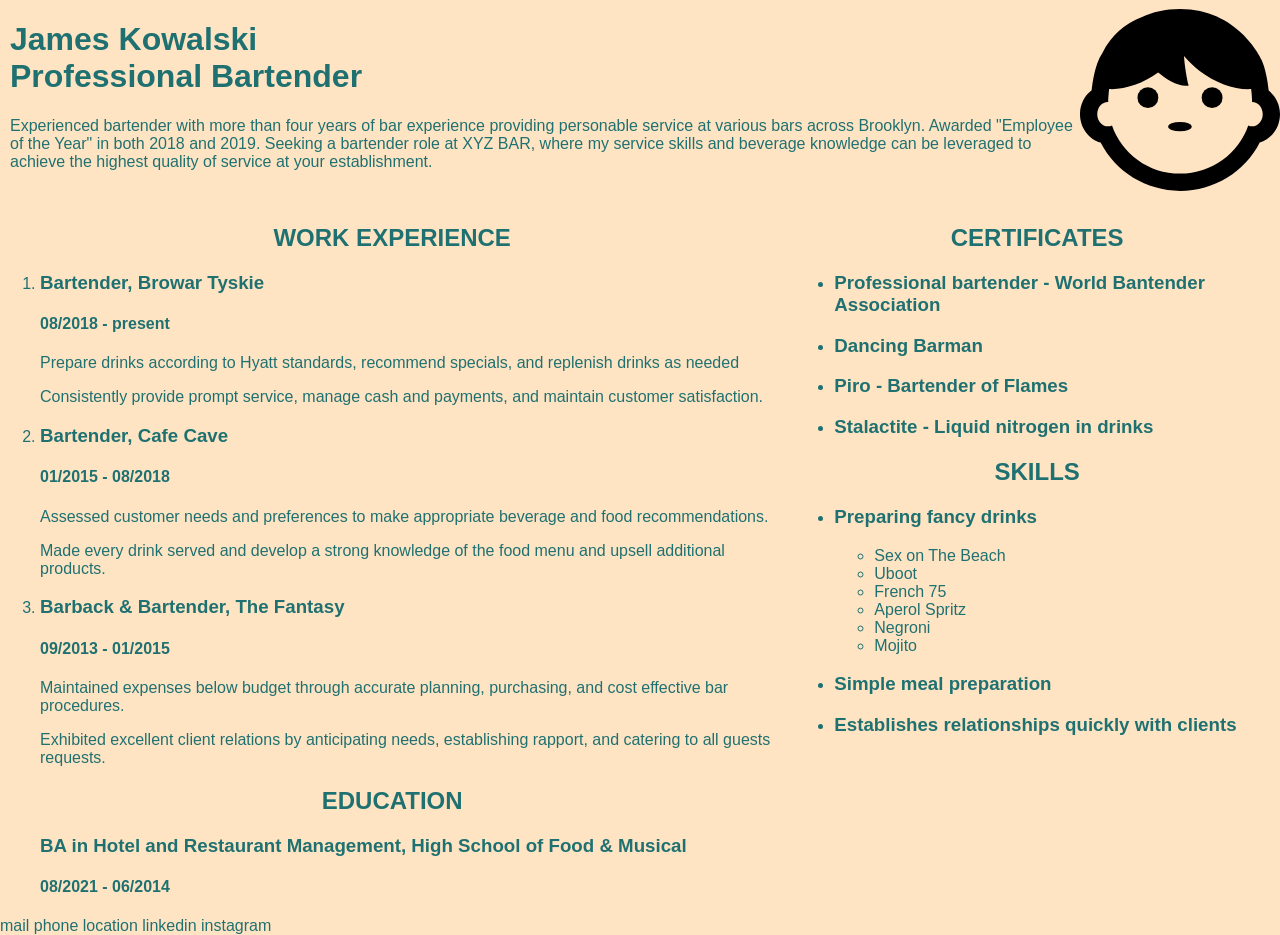
==== index.html @ d706c2c2 "add files in draft stage" ====
<!DOCTYPE html>
<html lang="en">
  <head>
    <meta name="viewport" content="width=device-width, initial-scale=1">
    <meta charset="UTF-8">
    <title>CV</title>
    <link rel="stylesheet" href="styles.css">
  </head>
  <body>
    <div class="personal">
      <header>
        <div class="wrapper">
          <div class="name">
            <h1> James Kowalski
              <br> Professional Bartender 
            </h1>
          </div>
          <div class="header-section">
            <div class="info">
              Experienced bartender with more than four years of bar experience 
              providing personable service at various bars across Brooklyn. 
              Awarded "Employee of the Year" in both 2018 and 2019. 
              Seeking a bartender role at XYZ BAR, where my service skills 
              and beverage knowledge can be leveraged to achieve the highest 
              quality of service at your establishment.
            </div>
          </div>
        </div>
      </header>
      <section class="photo-section">
        <img class="photo" src="face_picture.svg">
      </section>
    </div>
    <div class="main-page">
      <main>
        <section class="left-section"> 
          <h2>WORK EXPERIENCE</h2>
          <ol>
            <li>
              <h3>Bartender, Browar Tyskie</h3>
              <h4>08/2018 - present</h4>
              <p> Prepare drinks according to Hyatt standards, 
                recommend specials, and replenish drinks as needed
              </p>
              <p>
                Consistently provide prompt service, manage cash and 
                payments, and maintain customer satisfaction.
              </p>
            </li>
            <li>
              <h3>Bartender, Cafe Cave</h3>
              <h4>01/2015 - 08/2018</h4>
              <p> Assessed customer needs and preferences to make 
                appropriate beverage and food recommendations.
              </p>
              <p>
                Made every drink served and develop a strong 
                knowledge of the food menu and upsell additional products.
              </p>
            </li>
            <li>
              <h3>Barback & Bartender, The Fantasy</h3>
              <h4>09/2013 - 01/2015</h4>
              <p> Maintained expenses below budget through accurate planning, 
                purchasing, and cost effective bar procedures.
              </p>
              <p>
                Exhibited excellent client relations by anticipating needs, 
                establishing rapport, and catering to all guests requests.
              </p>
            </li>
          </ol>

          <h2>EDUCATION</h2>
          <ul>
              <h3>BA in Hotel and Restaurant Management, 
                High School of Food & Musical</h3>
                <h4>08/2021 - 06/2014</h4>
          </ul>
        
        </section>
      </main>
      <aside>
        <section class="right-section">
          <h2>CERTIFICATES</h2>
          <ul>
            <li><h3>Professional bartender - World Bantender Association </h3></li>
            <li><h3>Dancing Barman</h3></li>
            <li><h3>Piro - Bartender of Flames</h3></li>
            <li><h3>Stalactite - Liquid nitrogen in drinks </h3>
          </ul>
          <h2>SKILLS</h2>
            <ul>
              <li><h3>Preparing fancy drinks</h3></li>
              <ul>
                <li> Sex on The Beach </li>
                <li> Uboot </li>
                <li> French 75 </li>
                <li> Aperol Spritz </li>
                <li> Negroni </li>
                <li> Mojito </li>
              </ul>
              <li><h3> Simple meal preparation </h3></li>
              <li><h3> Establishes relationships quickly with clients</h3></li>
            </ul>    
        </section>
      </aside>

    </div>

    <footer>
      <div class="contact">
        mail
        phone
        location
        linkedin
        instagram
      </div>
    </footer>
  </body>
</html>
---- styles.css ----
body {
    height: 100vh;
    width: 100vw;
    box-sizing: border-box;
    margin: 0px;
}

div {
    color: rgb(31, 113, 113);
    background-color: bisque;
    font-family: Verdana, Geneva, Tahoma, sans-serif;
}

.main-page {
    display: flex;
}

.personal {
    display: flex;
}

footer {
}

h2 {
    display: flex;
    justify-content: center;
}

.photo {
    width: 200px;
    height: 200px;
}

.photo-section {
}

.header-section {
    height: 20%;
    width: 100%;
    display: flex;
}

.info {
    font-size: medium;
    color: rgb(31, 113, 113);
    margin-left: 10px; 
}

.right-section {
    padding-left: 10px;
}

h1 {
    margin-left: 10px; 
}

.wrapper {
}

footer {
    width: 100%;
}
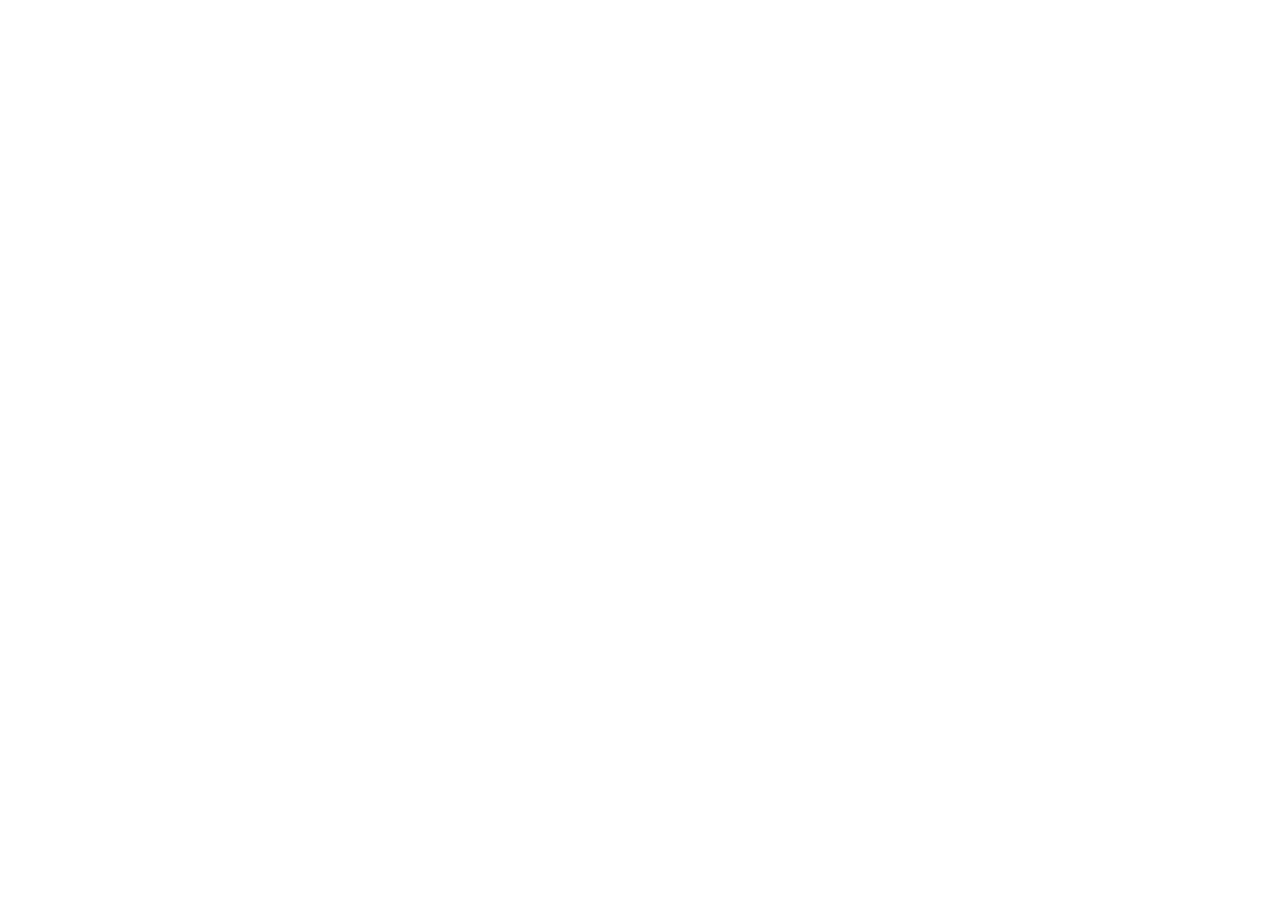
==== commit 32072799: "delete previous CV and add empty index.html and styles.css to create new, modern CV" ====
--- a/index.html
+++ b/index.html
@@ -1,121 +1,12 @@
 <!DOCTYPE html>
 <html lang="en">
-  <head>
-    <meta name="viewport" content="width=device-width, initial-scale=1">
-    <meta charset="UTF-8">
-    <title>CV</title>
-    <link rel="stylesheet" href="styles.css">
-  </head>
-  <body>
-    <div class="personal">
-      <header>
-        <div class="wrapper">
-          <div class="name">
-            <h1> James Kowalski
-              <br> Professional Bartender 
-            </h1>
-          </div>
-          <div class="header-section">
-            <div class="info">
-              Experienced bartender with more than four years of bar experience 
-              providing personable service at various bars across Brooklyn. 
-              Awarded "Employee of the Year" in both 2018 and 2019. 
-              Seeking a bartender role at XYZ BAR, where my service skills 
-              and beverage knowledge can be leveraged to achieve the highest 
-              quality of service at your establishment.
-            </div>
-          </div>
-        </div>
-      </header>
-      <section class="photo-section">
-        <img class="photo" src="face_picture.svg">
-      </section>
-    </div>
-    <div class="main-page">
-      <main>
-        <section class="left-section"> 
-          <h2>WORK EXPERIENCE</h2>
-          <ol>
-            <li>
-              <h3>Bartender, Browar Tyskie</h3>
-              <h4>08/2018 - present</h4>
-              <p> Prepare drinks according to Hyatt standards, 
-                recommend specials, and replenish drinks as needed
-              </p>
-              <p>
-                Consistently provide prompt service, manage cash and 
-                payments, and maintain customer satisfaction.
-              </p>
-            </li>
-            <li>
-              <h3>Bartender, Cafe Cave</h3>
-              <h4>01/2015 - 08/2018</h4>
-              <p> Assessed customer needs and preferences to make 
-                appropriate beverage and food recommendations.
-              </p>
-              <p>
-                Made every drink served and develop a strong 
-                knowledge of the food menu and upsell additional products.
-              </p>
-            </li>
-            <li>
-              <h3>Barback & Bartender, The Fantasy</h3>
-              <h4>09/2013 - 01/2015</h4>
-              <p> Maintained expenses below budget through accurate planning, 
-                purchasing, and cost effective bar procedures.
-              </p>
-              <p>
-                Exhibited excellent client relations by anticipating needs, 
-                establishing rapport, and catering to all guests requests.
-              </p>
-            </li>
-          </ol>
+<head>
+  <meta name="viewport" content="width=device-width, initial-scale=1">
+  <meta charset="UTF-8">
+  <title>CV</title>
+  <link rel="stylesheet" href="styles.css">
+</head>
+<body>
 
-          <h2>EDUCATION</h2>
-          <ul>
-              <h3>BA in Hotel and Restaurant Management, 
-                High School of Food & Musical</h3>
-                <h4>08/2021 - 06/2014</h4>
-          </ul>
-        
-        </section>
-      </main>
-      <aside>
-        <section class="right-section">
-          <h2>CERTIFICATES</h2>
-          <ul>
-            <li><h3>Professional bartender - World Bantender Association </h3></li>
-            <li><h3>Dancing Barman</h3></li>
-            <li><h3>Piro - Bartender of Flames</h3></li>
-            <li><h3>Stalactite - Liquid nitrogen in drinks </h3>
-          </ul>
-          <h2>SKILLS</h2>
-            <ul>
-              <li><h3>Preparing fancy drinks</h3></li>
-              <ul>
-                <li> Sex on The Beach </li>
-                <li> Uboot </li>
-                <li> French 75 </li>
-                <li> Aperol Spritz </li>
-                <li> Negroni </li>
-                <li> Mojito </li>
-              </ul>
-              <li><h3> Simple meal preparation </h3></li>
-              <li><h3> Establishes relationships quickly with clients</h3></li>
-            </ul>    
-        </section>
-      </aside>
-
-    </div>
-
-    <footer>
-      <div class="contact">
-        mail
-        phone
-        location
-        linkedin
-        instagram
-      </div>
-    </footer>
-  </body>
+</body>
 </html>
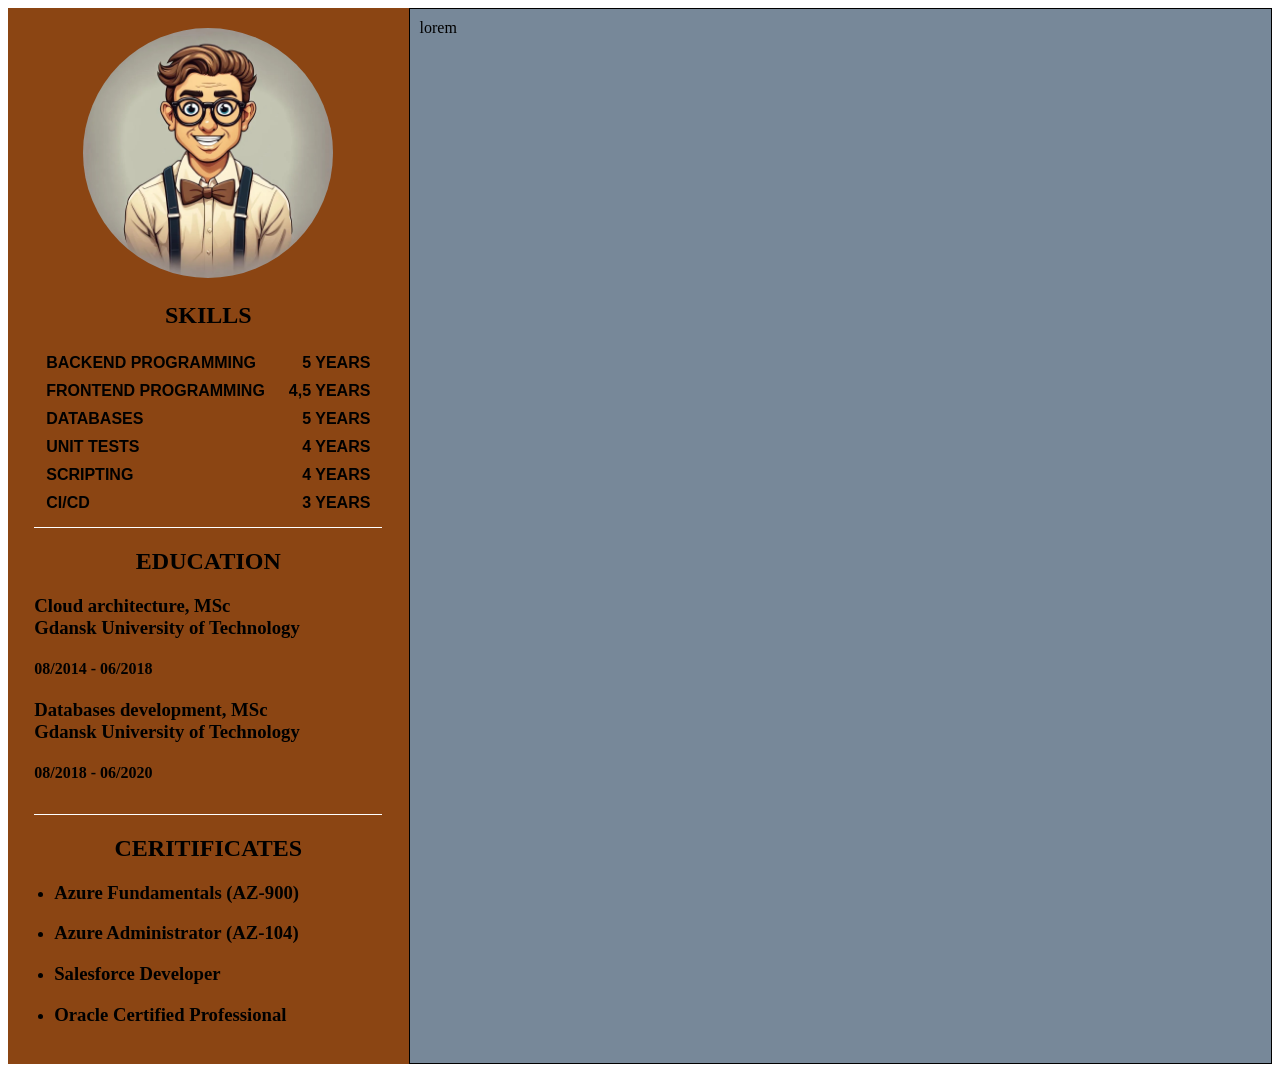
==== commit 1829b32b: "left section work done" ====
--- a/index.html
+++ b/index.html
@@ -7,6 +7,63 @@
   <link rel="stylesheet" href="styles.css">
 </head>
 <body>
+<div class="whole-cv-container">
+  <section class="left-section">
+      <div class="photo-section">
+          <img src="nerd.jpeg" alt="picture of face">
+      </div>
+      <div class="details">
+          <div class="bottom-line-separator">
+              <header>
+                  <h2> skills </h2>
+                  <div class="skill-experience-pair">
+                      <p class="skill">backend programming</p>
+                      <p class="experience">5 years</p>
+                  </div>
+                  <div class="skill-experience-pair">
+                      <p class="skill">frontend programming</p>
+                      <p class="experience">4,5 years</p>
+                  </div>
+                  <div class="skill-experience-pair">
+                      <p class="skill">databases</p>
+                      <p class="experience">5 years</p>
+                  </div>
+                  <div class="skill-experience-pair">
+                      <p class="skill">unit tests</p>
+                      <p class="experience">4 years</p>
+                  </div>
+                  <div class="skill-experience-pair">
+                      <p class="skill">scripting</p>
+                      <p class="experience">4 years</p>
+                  </div>
+                  <div class="skill-experience-pair">
+                      <p class="skill">CI/CD</p>
+                      <p class="experience">3 years</p>
+                  </div>
+              </header>
+          </div>
+          <div class="bottom-line-separator">
+              <h2> education </h2>
+              <h3>Cloud architecture, MSc <br>
+              Gdansk University of Technology</h3>
+              <h4>08/2014 - 06/2018</h4>
+              <h3>Databases development, MSc <br>
+                  Gdansk University of Technology</h3>
+              <h4>08/2018 - 06/2020</h4>
+          </div>
+      <h2> ceritificates </h2>
+          <ul>
+              <li><h3>Azure Fundamentals (AZ-900)</h3></li>
+              <li><h3>Azure Administrator (AZ-104)</h3></li>
+              <li><h3>Salesforce Developer</h3></li>
+              <li><h3>Oracle Certified Professional</h3></li>
+          </ul>
+      </div>
+  </section>
+  <section class="right-section">
+      lorem
+  </section>
+</div>
 
 </body>
-</html>+</html>
--- a/styles.css
+++ b/styles.css
@@ -0,0 +1,53 @@
+h2 {
+    display: flex;
+    justify-content: center;
+    text-transform: uppercase;
+}
+
+img {
+    width: 250px;
+    height: 250px;
+    border-radius: 125px;
+}
+
+ul {
+    padding-left: 20px;
+}
+
+.whole-cv-container {
+    display: flex;
+    flex-direction: row;
+    width: 100%;
+    height: 100%;
+}
+.left-section {
+    width: 30%;
+    background-color: saddlebrown;
+    padding: 20px;
+    display: flex;
+    flex-direction: column;
+    align-items: center;
+}
+
+.bottom-line-separator {
+    border-bottom: 1px solid white;
+    padding-bottom: 10px;
+}
+
+.skill-experience-pair {
+    display: flex;
+    justify-content: space-between;
+    text-transform: uppercase;
+    font: bold 16px "Roboto", sans-serif;
+}
+
+.skill-experience-pair p {
+    margin: 5px 12px;
+}
+
+.right-section {
+    width: 70%;
+    padding: 10px;
+    border: 1px solid black;
+    background-color: lightslategrey;
+}
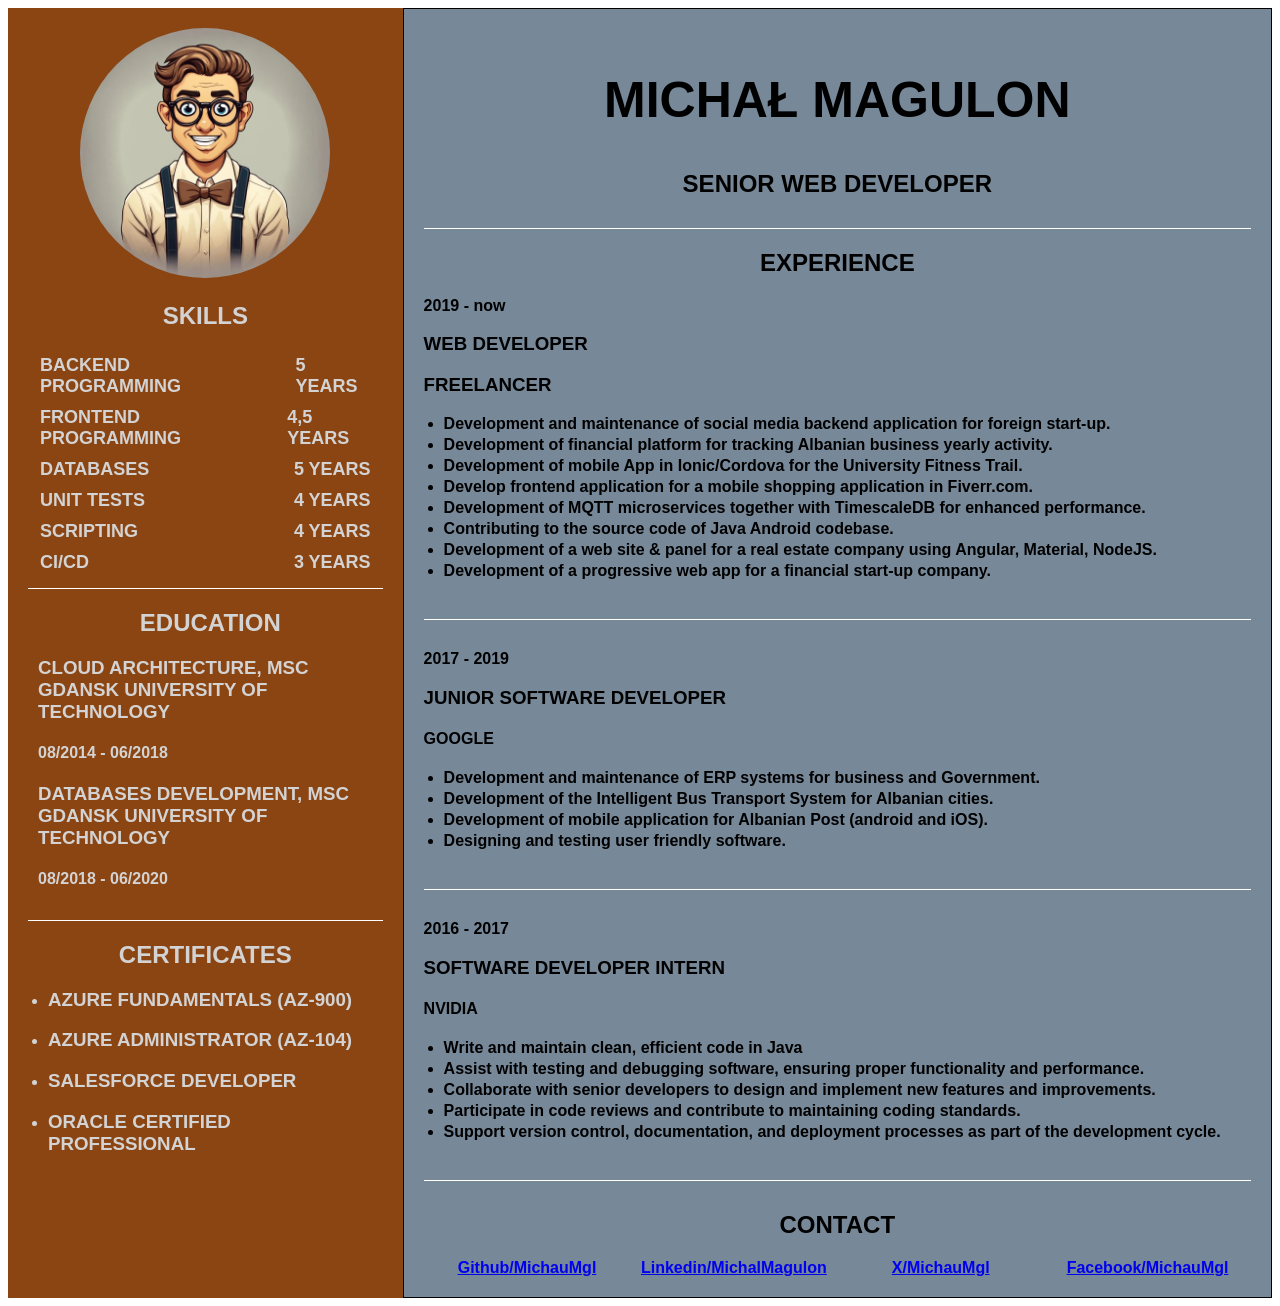
==== commit 9642953c: "add right CV section & do some fixes in html" ====
--- a/index.html
+++ b/index.html
@@ -13,7 +13,7 @@
           <img src="nerd.jpeg" alt="picture of face">
       </div>
       <div class="details">
-          <div class="bottom-line-separator">
+          <div class="skills-and-experience line-separator">
               <header>
                   <h2> skills </h2>
                   <div class="skill-experience-pair">
@@ -42,7 +42,7 @@
                   </div>
               </header>
           </div>
-          <div class="bottom-line-separator">
+          <div class="education line-separator">
               <h2> education </h2>
               <h3>Cloud architecture, MSc <br>
               Gdansk University of Technology</h3>
@@ -51,7 +51,7 @@
                   Gdansk University of Technology</h3>
               <h4>08/2018 - 06/2020</h4>
           </div>
-      <h2> ceritificates </h2>
+      <h2> certificates </h2>
           <ul>
               <li><h3>Azure Fundamentals (AZ-900)</h3></li>
               <li><h3>Azure Administrator (AZ-104)</h3></li>
@@ -61,7 +61,94 @@
       </div>
   </section>
   <section class="right-section">
-      lorem
+      <h1>Michał Magulon</h1>
+      <div class="line-separator">
+          <h2>senior web developer</h2>
+      </div>
+      <div class="experience">
+          <h2> experience </h2>
+          <div class="date-range">
+              2019 - now
+          </div>
+          <div class="work-title">
+              <h3>Web Developer</h3>
+          </div>
+          <div class="company">
+              <h3>freelancer</h3>
+          </div>
+          <div class="work-description line-separator">
+              <ul>
+                  <li>Development and maintenance of social media backend application for foreign start-up.</li>
+                  <li>Development of financial platform for tracking Albanian business yearly activity.</li>
+                  <li>Development of mobile App in Ionic/Cordova for the University Fitness Trail.</li>
+                  <li>Develop frontend application for a mobile shopping application in Fiverr.com.</li>
+                  <li>Development of MQTT microservices together with TimescaleDB for enhanced performance.</li>
+                  <li>Contributing to the source code of Java Android codebase.</li>
+                  <li>Development of a web site & panel for a real estate company using Angular, Material, NodeJS.</li>
+                  <li>Development of a progressive web app for a financial start-up company.</li>
+              </ul>
+          </div>
+          <div class="date-range">
+              2017 - 2019
+          </div>
+          <div class="work-title">
+              <h3>junior software developer</h3>
+          </div>
+          <div class="company">
+              <h4>google</h4>
+          </div>
+          <div class="work-description line-separator">
+              <ul>
+                  <li>Development and maintenance of ERP systems for business and Government.</li>
+                  <li>Development of the Intelligent Bus Transport System for Albanian cities.</li>
+                  <li>Development of mobile application for Albanian Post (android and iOS).</li>
+                  <li>Designing and testing user friendly software.</li>
+              </ul>
+          </div>
+          <div class="date-range">
+              2016 - 2017
+          </div>
+          <div class="work-title">
+              <h3>software developer intern</h3>
+          </div>
+          <div class="company">
+              <h4>nvidia</h4>
+          </div>
+          <div class="work-description line-separator">
+              <ul>
+                  <li>Write and maintain clean, efficient code in Java </li>
+                  <li>Assist with testing and debugging software, ensuring proper functionality and performance.</li>
+                  <li>Collaborate with senior developers to design and implement new features and improvements.</li>
+                  <li>Participate in code reviews and contribute to maintaining coding standards.</li>
+                  <li>Support version control, documentation, and deployment processes as part of the development cycle.</li>
+              </ul>
+          </div>
+      </div>
+      <div class="contact">
+          <h2>contact</h2>
+          <section class="contact-section">
+              <span class="github">
+                  <a href="www.github.com">
+                      github/MichauMgl
+                  </a>
+              </span>
+              <span class="linkedin">
+                  <a href="www.linkedin.com">
+                      linkedin/MichalMagulon
+                  </a>
+              </span>
+              <span class="x">
+                  <a href="www.x.com">
+                      x/MichauMgl
+                  </a>
+              </span>
+              <span class="facebook">
+                  <a href="www.facebook.com">
+                      facebook/MichauMgl
+                  </a>
+              </span>
+          </section>
+      </div>
   </section>
 </div>
 
--- a/styles.css
+++ b/styles.css
@@ -1,6 +1,17 @@
+h1{
+    display: flex;
+    justify-content: center;
+    text-transform: uppercase;
+    font-size: 50px;
+}
+
 h2 {
     display: flex;
     justify-content: center;
+    text-transform: uppercase;
+}
+
+h3 {
     text-transform: uppercase;
 }
 
@@ -12,6 +23,7 @@
 
 ul {
     padding-left: 20px;
+    padding-bottom: 10px;
 }
 
 .whole-cv-container {
@@ -19,6 +31,7 @@
     flex-direction: row;
     width: 100%;
     height: 100%;
+    font: bold 16px "Roboto", sans-serif;
 }
 .left-section {
     width: 30%;
@@ -27,9 +40,10 @@
     display: flex;
     flex-direction: column;
     align-items: center;
+    color: lightgrey;
 }
 
-.bottom-line-separator {
+.line-separator {
     border-bottom: 1px solid white;
     padding-bottom: 10px;
 }
@@ -38,16 +52,42 @@
     display: flex;
     justify-content: space-between;
     text-transform: uppercase;
-    font: bold 16px "Roboto", sans-serif;
+    font-size: 18px;
 }
 
 .skill-experience-pair p {
     margin: 5px 12px;
 }
 
+.education {
+    padding-left: 10px;
+}
+
 .right-section {
     width: 70%;
-    padding: 10px;
+    padding: 20px;
     border: 1px solid black;
     background-color: lightslategrey;
+}
+
+.company {
+    text-transform: uppercase;
+}
+
+.work-description {
+    margin-bottom: 30px;
+}
+
+.work-description li {
+    padding-bottom: 3px;
+}
+
+.contact-section {
+    display: flex;
+    text-align: center;
+}
+
+.contact span {
+    width: 25%;
+    text-transform: capitalize;
 }
